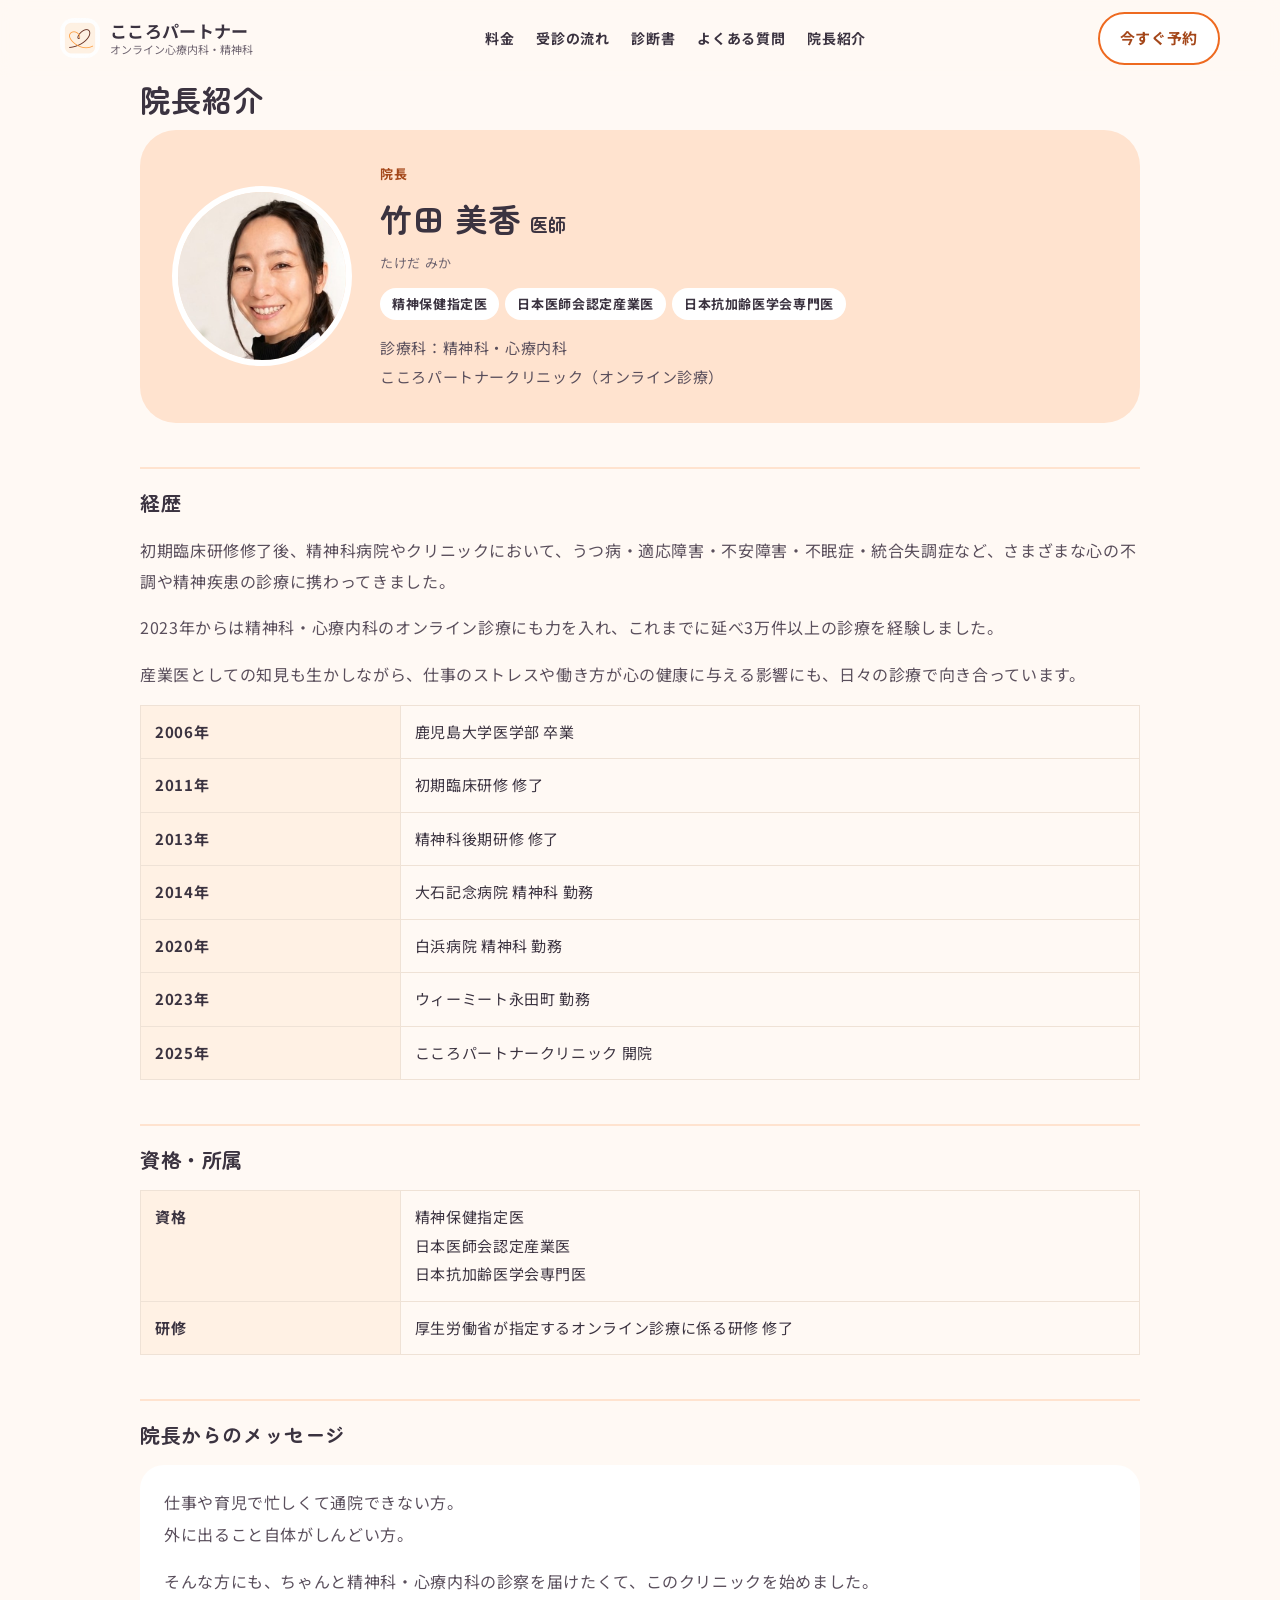
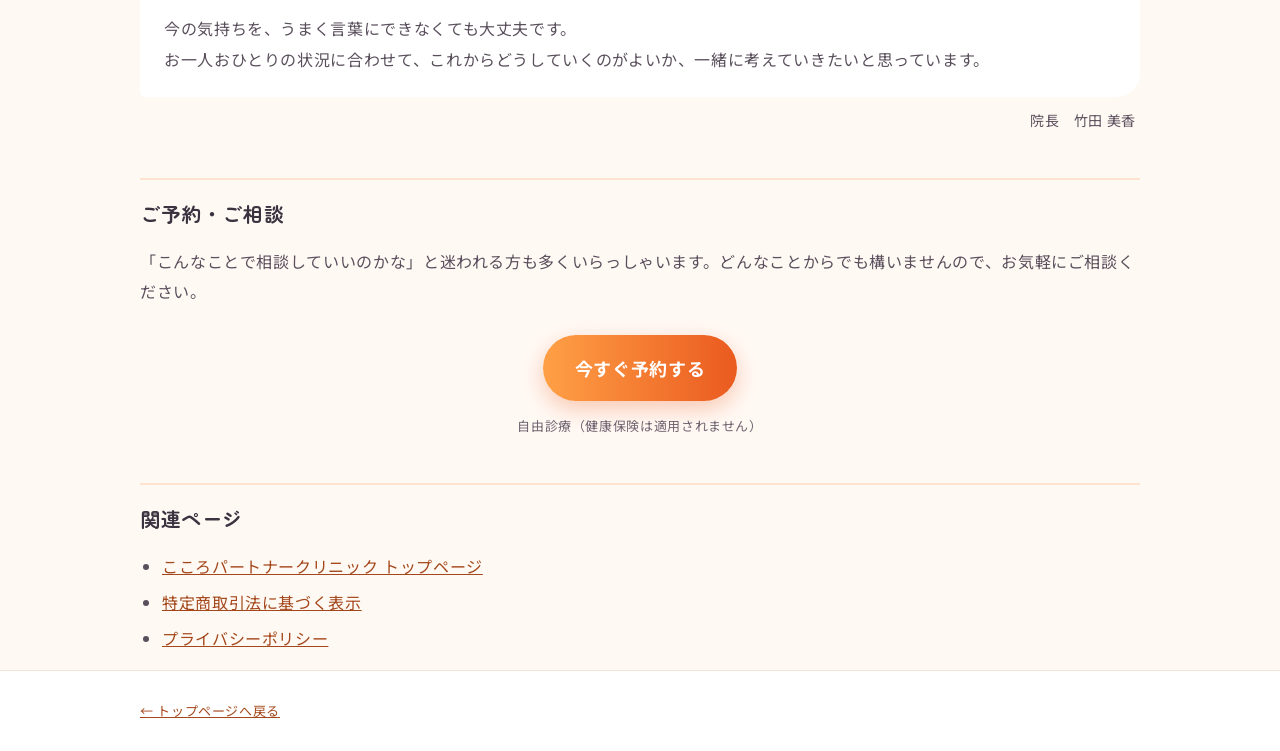
==== doctor.html @ ad1d5736 "トップページを新LPに置き換え／院長紹介・プライバシーポリシー・特定商取引法に基づく表示・404ページを追加 - 新LP（kokoro-lp）を本番に反映。noindexを外し、GA4（G-E3QCN" ====
<!doctype html>
<html lang="ja">
<head>
<meta charset="utf-8">
<meta name="viewport" content="width=device-width, initial-scale=1">
<title>院長紹介 竹田美香｜こころパートナークリニック</title>
<meta name="description" content="こころパートナークリニック院長・竹田美香医師のプロフィール。精神保健指定医、日本医師会認定産業医。精神科病院やクリニックで精神疾患全般の診療に携わり、現在はオンラインで精神科・心療内科の診療を行っています。">
<link rel="canonical" href="https://kokoro-partner.jp/doctor.html">

<!-- OGP -->
<meta property="og:type" content="profile">
<meta property="og:url" content="https://kokoro-partner.jp/doctor.html">
<meta property="og:title" content="院長紹介 竹田美香｜こころパートナークリニック">
<meta property="og:description" content="こころパートナークリニック院長・竹田美香医師のプロフィール。精神保健指定医、日本医師会認定産業医。">
<meta property="og:site_name" content="こころパートナークリニック">
<meta property="og:locale" content="ja_JP">
<meta property="og:image" content="https://kokoro-partner.jp/images/ogp.jpg">
<meta property="og:image:width" content="1200">
<meta property="og:image:height" content="630">
<meta property="og:image:alt" content="しんどい夜に、スマホで話せる心のクリニック。こころパートナークリニック 院長 竹田美香医師">
<meta name="twitter:card" content="summary_large_image">
<link rel="icon" href="images/favicon.png" sizes="any">
<link rel="apple-touch-icon" href="images/apple-touch-icon.png">
<link rel="preconnect" href="https://fonts.googleapis.com">
<link rel="preconnect" href="https://fonts.gstatic.com" crossorigin>
<link rel="preload" as="style" href="https://fonts.googleapis.com/css2?family=Noto+Sans+JP:wght@400;500;700&amp;family=Zen+Maru+Gothic:wght@700&amp;display=swap">
<link rel="stylesheet" href="https://fonts.googleapis.com/css2?family=Noto+Sans+JP:wght@400;500;700&amp;family=Zen+Maru+Gothic:wght@700&amp;display=swap" media="print" onload="this.media='all'">
<noscript><link rel="stylesheet" href="https://fonts.googleapis.com/css2?family=Noto+Sans+JP:wght@400;500;700&amp;family=Zen+Maru+Gothic:wght@700&amp;display=swap"></noscript>
<style>
*{box-sizing:border-box}
body{margin:0;background:#FFF9F4;color:#3B3340;line-height:1.9;font-size:16px;font-weight:400;letter-spacing:.04em;
     font-family:'Noto Sans JP','Hiragino Sans','Hiragino Kaku Gothic ProN','Yu Gothic','Yu Gothic Medium',Meiryo,sans-serif}
h1,h2,h3{letter-spacing:.03em;font-family:'Zen Maru Gothic','Hiragino Sans','Hiragino Kaku Gothic ProN','Yu Gothic','Yu Gothic Medium',Meiryo,sans-serif;font-weight:700}
a{color:#A4471A}
.hide-sm{display:flex}
@media(max-width:720px){.hide-sm{display:none !important}}
.cta:hover{transform:translateY(-2px);filter:saturate(1.1)}
header nav a{color:#3B3340}
header nav a:hover{color:#C4500F}
.wrap{max-width:1040px;margin:0 auto;padding:0 20px}
main{padding:40px 0 72px}
h1{font-size:30px;margin:0 0 6px;line-height:1.5}
.lead{color:#5A4F5C;margin:0 0 8px}
h2{font-size:20px;margin:44px 0 14px;padding-top:18px;border-top:2px solid #FFE3CF;line-height:1.6}
h3{font-size:16px;margin:24px 0 8px}
p,li{color:#5A4F5C}
ul,ol{padding-left:22px}
li{margin-bottom:6px}
table{width:100%;border-collapse:collapse;font-size:15px;margin:12px 0}
th,td{border:1px solid #EFE2D6;padding:12px 14px;text-align:left;vertical-align:top}
th{background:#FFF1E4;width:26%;font-weight:700;color:#3B3340;white-space:nowrap}
.hero{display:flex;flex-wrap:wrap;gap:28px;align-items:center;background:#FFE3CF;border-radius:36px;padding:32px;margin:8px 0 8px}
.hero img{flex:0 0 180px;width:180px;height:180px;object-fit:cover;object-position:top;border-radius:50%;border:6px solid #fff}
.badges{display:flex;flex-wrap:wrap;gap:6px;margin:12px 0 0}
.badges span{background:#fff;border-radius:999px;padding:4px 12px;font-size:13px;font-weight:700}
.quote{background:#fff;border-radius:24px 24px 24px 6px;padding:22px 24px;font-size:16px;line-height:1.95}
.cta-main{display:inline-flex;align-items:center;gap:10px;background:linear-gradient(90deg,#FFA046,#EA5A1F);color:#fff;text-decoration:none;font-weight:700;font-size:18px;padding:16px 32px;border-radius:999px;box-shadow:0 8px 22px rgba(234,90,31,.3)}
@media(max-width:640px){.hero{padding:24px;gap:18px}.hero img{flex:0 0 140px;width:140px;height:140px;margin:0 auto}}
.note{font-size:13px;color:#6E6470}
footer{background:#fff;border-top:1px solid #F3E4D6;padding:28px 0;font-size:13px;color:#6E6470}
@media(max-width:640px){
  h1{font-size:24px}h2{font-size:18px}
  table,tbody,tr{display:block;width:100%}
  th,td{display:block;width:100%;border:none}
  tr{border:1px solid #EFE2D6;border-radius:12px;margin-bottom:10px;overflow:hidden;display:block}
  th{border-bottom:1px solid #EFE2D6}
}
.sticky-cta{position:fixed;left:0;right:0;bottom:0;z-index:20;padding:10px 16px calc(10px + env(safe-area-inset-bottom));
  background:rgba(255,249,244,.95);backdrop-filter:blur(8px);box-shadow:0 -4px 18px rgba(59,51,64,.10);
  transform:translateY(120%);visibility:hidden;transition:transform .25s ease,visibility 0s linear .25s}
.sticky-cta.is-show{transform:none;visibility:visible;transition:transform .25s ease}
.sticky-cta a{display:flex;justify-content:center;align-items:center;min-height:52px;border-radius:999px;
  background:linear-gradient(90deg,#FFA046 0%,#F57A33 55%,#EA5A1F 100%);color:#fff;font-weight:700;font-size:17px;
  text-decoration:none;text-shadow:0 1px 2px rgba(140,45,0,.35)}
@media (min-width:721px){.sticky-cta{display:none}}
@media (max-width:720px){body{padding-bottom:78px}}
/* 極狭幅（320px等）でヘッダーが横にはみ出さないように */
@media (max-width:360px){
  .hdr{padding:10px 14px !important;gap:8px !important}
  .hdr-logo{width:34px !important;height:34px !important;border-radius:12px !important}
  .hdr-brand{font-size:15px !important}
  .hdr-sub{font-size:10px !important}
  .hdr-cta{font-size:13px !important;padding:8px 12px !important;min-height:40px !important}
}
/* 経歴の年表：スマホでも「年｜出来事」を1行に並べる */
@media(max-width:640px){
  .timeline{border-top:2px solid #FFE3CF}
  .timeline tr{display:grid !important;grid-template-columns:4.6em 1fr;border:none !important;border-bottom:1px dashed #EFE2D6 !important;border-radius:0 !important;margin:0 !important}
  .timeline th,.timeline td{border:none !important;background:none !important;padding:11px 4px !important;width:auto !important}
  .timeline th{color:#A4471A;font-size:14px}
  .timeline td{font-size:15px}
  /* メッセージ：1行目が1文字だけ折り返さないように */
  .quote{padding:20px 18px !important;font-size:15px !important}
}
.quote{word-break:auto-phrase}
</style>

<script type="application/ld+json">
{
  "@context": "https://schema.org",
  "@graph": [
    {
      "@type": "ProfilePage",
      "@id": "https://kokoro-partner.jp/doctor.html",
      "url": "https://kokoro-partner.jp/doctor.html",
      "name": "院長紹介 竹田美香｜こころパートナークリニック",
      "inLanguage": "ja",
      "isPartOf": {
        "@id": "https://kokoro-partner.jp/#website"
      },
      "mainEntity": {
        "@id": "https://kokoro-partner.jp/#doctor"
      },
      "breadcrumb": {
        "@id": "https://kokoro-partner.jp/doctor.html#breadcrumb"
      }
    },
    {
      "@type": "BreadcrumbList",
      "@id": "https://kokoro-partner.jp/doctor.html#breadcrumb",
      "itemListElement": [
        {
          "@type": "ListItem",
          "position": 1,
          "name": "こころパートナークリニック",
          "item": "https://kokoro-partner.jp/"
        },
        {
          "@type": "ListItem",
          "position": 2,
          "name": "院長紹介"
        }
      ]
    },
    {
      "@type": "Person",
      "@id": "https://kokoro-partner.jp/#doctor",
      "name": "竹田 美香",
      "alternateName": [
        "竹田美香",
        "たけだみか"
      ],
      "jobTitle": "院長",
      "image": "https://kokoro-partner.jp/images/doctor.jpg",
      "url": "https://kokoro-partner.jp/doctor.html",
      "mainEntityOfPage": {
        "@id": "https://kokoro-partner.jp/doctor.html"
      },
      "worksFor": {
        "@id": "https://kokoro-partner.jp/#clinic"
      },
      "knowsAbout": [
        "精神科",
        "心療内科",
        "うつ病",
        "適応障害",
        "不安障害",
        "パニック障害",
        "社交不安障害",
        "睡眠障害",
        "休職・復職支援",
        "産業保健"
      ],
      "hasCredential": [
        {
          "@type": "EducationalOccupationalCredential",
          "credentialCategory": "専門資格",
          "name": "精神保健指定医"
        },
        {
          "@type": "EducationalOccupationalCredential",
          "credentialCategory": "専門資格",
          "name": "日本医師会認定産業医"
        },
        {
          "@type": "EducationalOccupationalCredential",
          "credentialCategory": "専門資格",
          "name": "日本抗加齢医学会専門医"
        }
      ]
    },
    {
      "@type": "MedicalClinic",
      "@id": "https://kokoro-partner.jp/#clinic",
      "name": "こころパートナークリニック",
      "url": "https://kokoro-partner.jp/",
      "medicalSpecialty": [
        "Psychiatric"
      ]
    }
  ]
}
</script>
<!-- Google tag (gtag.js) -->
<script async src="https://www.googletagmanager.com/gtag/js?id=G-E3QCNF71B0"></script>
<script>
  window.dataLayer = window.dataLayer || [];
  function gtag(){dataLayer.push(arguments);}
  gtag('js', new Date());
  gtag('config', 'G-E3QCNF71B0');
</script>
</head>

<body>

<header style="position:sticky;top:0;z-index:10;background:rgba(255,249,244,0.92);backdrop-filter:blur(10px)">
  <div class="hdr" style="box-sizing:content-box;max-width:1160px;margin:0 auto;padding:12px 20px;display:flex;align-items:center;justify-content:space-between;gap:16px">
    <a href="index.html" style="display:flex;align-items:center;gap:10px;text-decoration:none;color:#3B3340">
      <img class="hdr-logo" src="images/kokoropartner_logo.png" alt="こころパートナークリニック" width="40" height="40" style="width:40px;height:40px;border-radius:14px;display:block">
      <span style="line-height:1.3">
        <span class="hdr-brand" style="display:block;font-weight:700;font-size:17px;letter-spacing:.02em;white-space:nowrap">こころパートナー</span>
        <span class="hdr-sub" style="display:block;font-size:11px;color:#6E6470;white-space:nowrap;letter-spacing:0">オンライン心療内科・精神科</span>
      </span>
    </a>
    <nav class="hide-sm" style="display:flex;gap:22px;font-size:14px;font-weight:700">
      <a href="index.html#s-price" style="text-decoration:none;color:#3B3340">料金</a>
      <a href="index.html#s-flow" style="text-decoration:none;color:#3B3340">受診の流れ</a>
      <a href="index.html#s-docs" style="text-decoration:none;color:#3B3340">診断書</a>
      <a href="index.html#s-faq" style="text-decoration:none;color:#3B3340">よくある質問</a>
      <a href="doctor.html" style="text-decoration:none;color:#3B3340">院長紹介</a>
    </nav>
    <a class="cta hdr-cta" href="#" data-reserve style="background:#fff;color:#A4471A;border:2px solid #EE6A20;text-decoration:none;font-weight:700;font-size:15px;padding:10px 20px;border-radius:999px;white-space:nowrap;min-height:44px;box-sizing:border-box;display:inline-flex;align-items:center">今すぐ予約</a>
  </div>
</header>

<main class="wrap">

<h1>院長紹介</h1>

<div class="hero">
  <img src="images/doctor.jpg" alt="こころパートナークリニック 院長 竹田美香医師" width="180" height="180">
  <div style="flex:1 1 300px;min-width:0">
    <div style="font-size:13px;font-weight:700;color:#A4471A">院長</div>
    <div style="font-size:32px;font-weight:700;margin:2px 0 2px;font-family:'Zen Maru Gothic',sans-serif">
      竹田 美香 <span style="font-size:18px">医師</span>
    </div>
    <div class="note" style="margin:0">たけだ みか</div>
    <div class="badges">
      <span>精神保健指定医</span>
      <span>日本医師会認定産業医</span>
      <span>日本抗加齢医学会専門医</span>
    </div>
    <p style="margin:14px 0 0;font-size:15px">診療科：精神科・心療内科<br>
    こころパートナークリニック（オンライン診療）</p>
  </div>
</div>

<h2>経歴</h2>
<p>初期臨床研修修了後、精神科病院やクリニックにおいて、うつ病・適応障害・不安障害・不眠症・統合失調症など、さまざまな心の不調や精神疾患の診療に携わってきました。</p>
<p>2023年からは精神科・心療内科のオンライン診療にも力を入れ、これまでに延べ3万件以上の診療を経験しました。</p>
<p>産業医としての知見も生かしながら、仕事のストレスや働き方が心の健康に与える影響にも、日々の診療で向き合っています。</p>
<table class="timeline">
  <tr><th>2006年</th><td>鹿児島大学医学部 卒業</td></tr>
  <tr><th>2011年</th><td>初期臨床研修 修了</td></tr>
  <tr><th>2013年</th><td>精神科後期研修 修了</td></tr>
  <tr><th>2014年</th><td>大石記念病院 精神科 勤務</td></tr>
  <tr><th>2020年</th><td>白浜病院 精神科 勤務</td></tr>
  <tr><th>2023年</th><td>ウィーミート永田町 勤務</td></tr>
  <tr><th>2025年</th><td>こころパートナークリニック 開院</td></tr>
</table>

<h2>資格・所属</h2>
<table>
  <tr><th>資格</th><td>精神保健指定医<br>日本医師会認定産業医<br>日本抗加齢医学会専門医</td></tr>
  <tr><th>研修</th><td>厚生労働省が指定するオンライン診療に係る研修 修了</td></tr>
</table>

<h2>院長からのメッセージ</h2>
<div class="quote">
  <p style="margin:0 0 1em">仕事や育児で忙しくて通院できない方。<br>外に出ること自体がしんどい方。</p>
  <p style="margin:0 0 1em">そんな方にも、ちゃんと精神科・心療内科の診察を届けたくて、このクリニックを始めました。</p>
  <p style="margin:0">今の気持ちを、うまく言葉にできなくても大丈夫です。<br>お一人おひとりの状況に合わせて、これからどうしていくのがよいか、一緒に考えていきたいと思っています。</p>
</div>
<p style="text-align:right;margin:10px 4px 0;font-size:14px;color:#5A4F5C">院長　竹田 美香</p>

<h2>ご予約・ご相談</h2>
<p>「こんなことで相談していいのかな」と迷われる方も多くいらっしゃいます。どんなことからでも構いませんので、お気軽にご相談ください。</p>

<p style="text-align:center;margin:28px 0 8px">
  <a class="cta-main" href="#" data-reserve>今すぐ予約する</a>
</p>
<p class="note" style="text-align:center">自由診療（健康保険は適用されません）</p>

<h2>関連ページ</h2>
<ul>
  <li><a href="index.html">こころパートナークリニック トップページ</a></li>
  <li><a href="tokushoho.html">特定商取引法に基づく表示</a></li>
  <li><a href="privacy.html">プライバシーポリシー</a></li>
</ul>

</main>

<footer>
  <div class="wrap">
    <a href="index.html">← トップページへ戻る</a>
  </div>
</footer>

<div class="sticky-cta" id="sticky-cta">
  <a href="#" data-reserve>今すぐ予約する</a>
</div>

<script>
  var RESERVE_URL = "https://gmo-clinic-map.com/hospital/LaxGhQtRe6/treatment";
  (function () {
    var n = document.querySelectorAll('a[data-reserve]');
    for (var i = 0; i < n.length; i++) n[i].setAttribute('href', RESERVE_URL);
  })();
</script>

<script>
  (function () {
    var bar = document.getElementById('sticky-cta');
    if (!bar) return;
    var onScroll = function () {
      var show = window.scrollY > 480;
      bar.classList.toggle('is-show', show);
    };
    window.addEventListener('scroll', onScroll, { passive: true });
    onScroll();
  })();
</script>
</body>
</html>
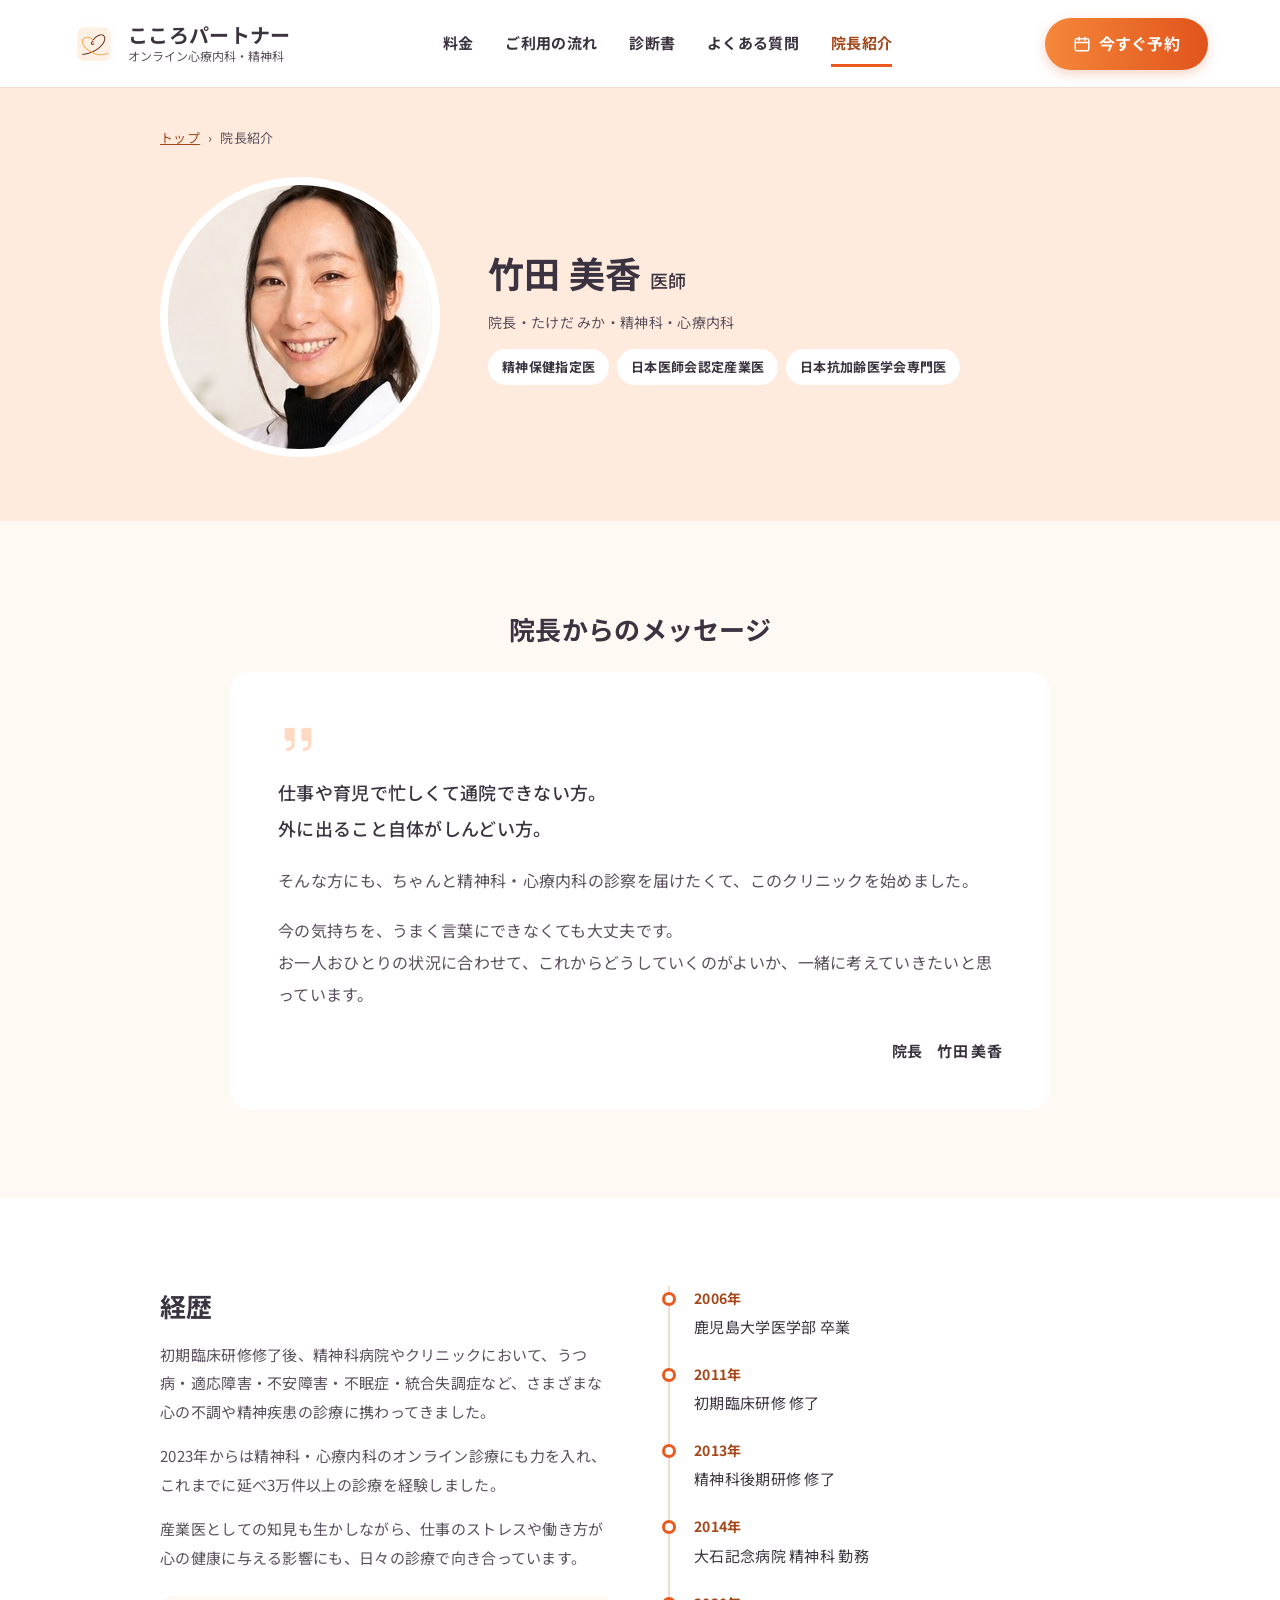
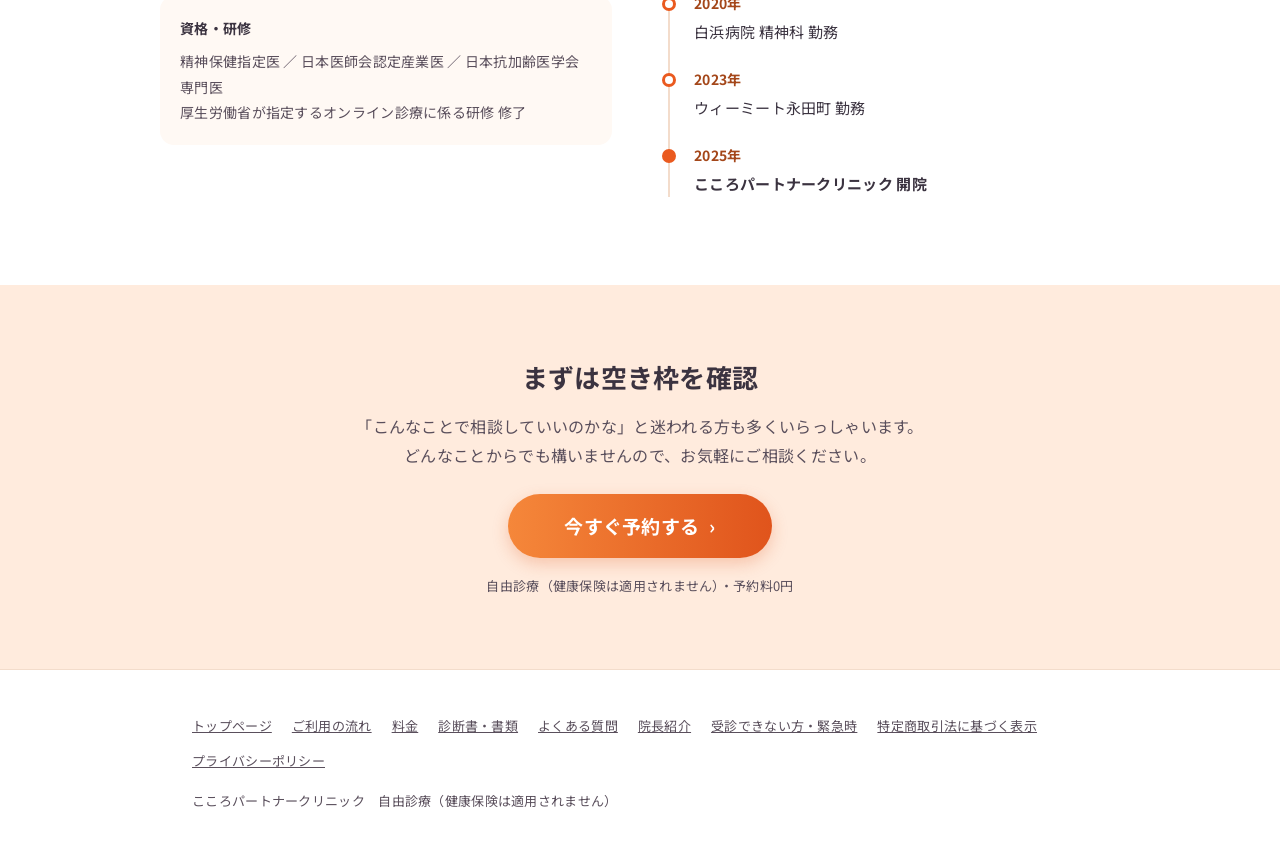
==== commit dc0f6964: "公式サイトの更新（ご利用の流れ・料金・診断書・よくある質問の新ページ、共通ヘッダー、院長紹介の作り直し）と広告用LP（/lp/）を公開 - 新ページを sitemap.xml に追加 - GA4（G-" ====
--- a/doctor.html
+++ b/doctor.html
@@ -3,15 +3,15 @@
 <head>
 <meta charset="utf-8">
 <meta name="viewport" content="width=device-width, initial-scale=1">
-<title>院長紹介 竹田美香｜こころパートナークリニック</title>
-<meta name="description" content="こころパートナークリニック院長・竹田美香医師のプロフィール。精神保健指定医、日本医師会認定産業医。精神科病院やクリニックで精神疾患全般の診療に携わり、現在はオンラインで精神科・心療内科の診療を行っています。">
+<title>院長紹介｜竹田美香（精神保健指定医・産業医）｜こころパートナークリニック</title>
+<meta name="description" content="こころパートナークリニックの院長・竹田美香の経歴と資格、診療への考え方をご紹介します。精神保健指定医・産業医として、お仕事の悩みや休職・復職のご相談にも対応します。">
 <link rel="canonical" href="https://kokoro-partner.jp/doctor.html">
 
 <!-- OGP -->
 <meta property="og:type" content="profile">
 <meta property="og:url" content="https://kokoro-partner.jp/doctor.html">
-<meta property="og:title" content="院長紹介 竹田美香｜こころパートナークリニック">
-<meta property="og:description" content="こころパートナークリニック院長・竹田美香医師のプロフィール。精神保健指定医、日本医師会認定産業医。">
+<meta property="og:title" content="院長紹介｜竹田美香（精神保健指定医・産業医）｜こころパートナークリニック">
+<meta property="og:description" content="こころパートナークリニックの院長・竹田美香の経歴と資格、診療への考え方をご紹介します。精神保健指定医・産業医として、お仕事の悩みや休職・復職のご相談にも対応します。">
 <meta property="og:site_name" content="こころパートナークリニック">
 <meta property="og:locale" content="ja_JP">
 <meta property="og:image" content="https://kokoro-partner.jp/images/ogp.jpg">
@@ -23,76 +23,320 @@
 <link rel="apple-touch-icon" href="images/apple-touch-icon.png">
 <link rel="preconnect" href="https://fonts.googleapis.com">
 <link rel="preconnect" href="https://fonts.gstatic.com" crossorigin>
-<link rel="preload" as="style" href="https://fonts.googleapis.com/css2?family=Noto+Sans+JP:wght@400;500;700&amp;family=Zen+Maru+Gothic:wght@700&amp;display=swap">
-<link rel="stylesheet" href="https://fonts.googleapis.com/css2?family=Noto+Sans+JP:wght@400;500;700&amp;family=Zen+Maru+Gothic:wght@700&amp;display=swap" media="print" onload="this.media='all'">
-<noscript><link rel="stylesheet" href="https://fonts.googleapis.com/css2?family=Noto+Sans+JP:wght@400;500;700&amp;family=Zen+Maru+Gothic:wght@700&amp;display=swap"></noscript>
+<link rel="preload" as="style" href="https://fonts.googleapis.com/css2?family=Noto+Sans+JP:wght@400;500;700&amp;display=swap">
+<link rel="stylesheet" href="https://fonts.googleapis.com/css2?family=Noto+Sans+JP:wght@400;500;700&amp;display=swap" media="print" onload="this.media='all'">
+<noscript><link rel="stylesheet" href="https://fonts.googleapis.com/css2?family=Noto+Sans+JP:wght@400;500;700&amp;display=swap"></noscript>
+<link rel="stylesheet" href="site.css">
 <style>
 *{box-sizing:border-box}
-body{margin:0;background:#FFF9F4;color:#3B3340;line-height:1.9;font-size:16px;font-weight:400;letter-spacing:.04em;
-     font-family:'Noto Sans JP','Hiragino Sans','Hiragino Kaku Gothic ProN','Yu Gothic','Yu Gothic Medium',Meiryo,sans-serif}
-h1,h2,h3{letter-spacing:.03em;font-family:'Zen Maru Gothic','Hiragino Sans','Hiragino Kaku Gothic ProN','Yu Gothic','Yu Gothic Medium',Meiryo,sans-serif;font-weight:700}
-a{color:#A4471A}
-.hide-sm{display:flex}
-@media(max-width:720px){.hide-sm{display:none !important}}
-.cta:hover{transform:translateY(-2px);filter:saturate(1.1)}
-header nav a{color:#3B3340}
-header nav a:hover{color:#C4500F}
-.wrap{max-width:1040px;margin:0 auto;padding:0 20px}
-main{padding:40px 0 72px}
-h1{font-size:30px;margin:0 0 6px;line-height:1.5}
-.lead{color:#5A4F5C;margin:0 0 8px}
-h2{font-size:20px;margin:44px 0 14px;padding-top:18px;border-top:2px solid #FFE3CF;line-height:1.6}
-h3{font-size:16px;margin:24px 0 8px}
-p,li{color:#5A4F5C}
+body{margin:0;background:var(--c-bg);color:var(--c-ink);line-height:1.8;font-size:15px;font-weight:400;letter-spacing:.02em;font-family:var(--font)}
+h1,h2,h3{font-weight:700;color:var(--c-ink)}
+a{color:var(--c-accent)}
+a:hover{color:#7A3210}
+.wrap{max-width:var(--w-content);margin:0 auto;padding:0 32px}
+h2{font-size:26px;line-height:1.5}
+h3{font-size:18px;line-height:1.5}
+p,li{color:var(--c-text)}
 ul,ol{padding-left:22px}
 li{margin-bottom:6px}
-table{width:100%;border-collapse:collapse;font-size:15px;margin:12px 0}
-th,td{border:1px solid #EFE2D6;padding:12px 14px;text-align:left;vertical-align:top}
-th{background:#FFF1E4;width:26%;font-weight:700;color:#3B3340;white-space:nowrap}
-.hero{display:flex;flex-wrap:wrap;gap:28px;align-items:center;background:#FFE3CF;border-radius:36px;padding:32px;margin:8px 0 8px}
-.hero img{flex:0 0 180px;width:180px;height:180px;object-fit:cover;object-position:top;border-radius:50%;border:6px solid #fff}
-.badges{display:flex;flex-wrap:wrap;gap:6px;margin:12px 0 0}
-.badges span{background:#fff;border-radius:999px;padding:4px 12px;font-size:13px;font-weight:700}
-.quote{background:#fff;border-radius:24px 24px 24px 6px;padding:22px 24px;font-size:16px;line-height:1.95}
-.cta-main{display:inline-flex;align-items:center;gap:10px;background:linear-gradient(90deg,#FFA046,#EA5A1F);color:#fff;text-decoration:none;font-weight:700;font-size:18px;padding:16px 32px;border-radius:999px;box-shadow:0 8px 22px rgba(234,90,31,.3)}
-@media(max-width:640px){.hero{padding:24px;gap:18px}.hero img{flex:0 0 140px;width:140px;height:140px;margin:0 auto}}
-.note{font-size:13px;color:#6E6470}
-footer{background:#fff;border-top:1px solid #F3E4D6;padding:28px 0;font-size:13px;color:#6E6470}
+.note{font-size:13px;color:var(--c-text)}
+@media(max-width:767px){
+  .wrap{padding:0 20px}
+  h2{font-size:22px}
+  h3{font-size:17px}
+}
+/* 項目名｜内容 の表（書類の概要など） */
+.spec{width:100%;max-width:760px;border-collapse:collapse;font-size:15px;margin:16px 0;background:#fff;border-radius:16px;overflow:hidden}
+.spec th,.spec td{border-bottom:1px solid #EFE2D6;padding:12px 16px;text-align:left;vertical-align:top}
+.spec th{background:#FFF1E4;color:#3B3340;width:32%;white-space:nowrap}
+.spec tr:last-child th,.spec tr:last-child td{border-bottom:none}
+footer{background:#fff;border-top:1px solid var(--c-line);padding:40px 0;font-size:13px;color:var(--c-text)}
+.ft-links{display:flex;flex-wrap:wrap;gap:4px 20px}
+.ft-links a{color:var(--c-text);display:inline-block;padding:4px 0}
 @media(max-width:640px){
-  h1{font-size:24px}h2{font-size:18px}
-  table,tbody,tr{display:block;width:100%}
-  th,td{display:block;width:100%;border:none}
-  tr{border:1px solid #EFE2D6;border-radius:12px;margin-bottom:10px;overflow:hidden;display:block}
-  th{border-bottom:1px solid #EFE2D6}
-}
-.sticky-cta{position:fixed;left:0;right:0;bottom:0;z-index:20;padding:10px 16px calc(10px + env(safe-area-inset-bottom));
-  background:rgba(255,249,244,.95);backdrop-filter:blur(8px);box-shadow:0 -4px 18px rgba(59,51,64,.10);
-  transform:translateY(120%);visibility:hidden;transition:transform .25s ease,visibility 0s linear .25s}
-.sticky-cta.is-show{transform:none;visibility:visible;transition:transform .25s ease}
-.sticky-cta a{display:flex;justify-content:center;align-items:center;min-height:52px;border-radius:999px;
-  background:linear-gradient(90deg,#FFA046 0%,#F57A33 55%,#EA5A1F 100%);color:#fff;font-weight:700;font-size:17px;
-  text-decoration:none;text-shadow:0 1px 2px rgba(140,45,0,.35)}
-@media (min-width:721px){.sticky-cta{display:none}}
-@media (max-width:720px){body{padding-bottom:78px}}
-/* 極狭幅（320px等）でヘッダーが横にはみ出さないように */
-@media (max-width:360px){
-  .hdr{padding:10px 14px !important;gap:8px !important}
-  .hdr-logo{width:34px !important;height:34px !important;border-radius:12px !important}
-  .hdr-brand{font-size:15px !important}
-  .hdr-sub{font-size:10px !important}
-  .hdr-cta{font-size:13px !important;padding:8px 12px !important;min-height:40px !important}
-}
-/* 経歴の年表：スマホでも「年｜出来事」を1行に並べる */
-@media(max-width:640px){
-  .timeline{border-top:2px solid #FFE3CF}
-  .timeline tr{display:grid !important;grid-template-columns:4.6em 1fr;border:none !important;border-bottom:1px dashed #EFE2D6 !important;border-radius:0 !important;margin:0 !important}
-  .timeline th,.timeline td{border:none !important;background:none !important;padding:11px 4px !important;width:auto !important}
-  .timeline th{color:#A4471A;font-size:14px}
-  .timeline td{font-size:15px}
-  /* メッセージ：1行目が1文字だけ折り返さないように */
-  .quote{padding:20px 18px !important;font-size:15px !important}
-}
-.quote{word-break:auto-phrase}
+  .spec th,.spec td{display:block;width:100%;white-space:normal}
+  .spec th{border-bottom:none;padding-bottom:6px}
+  .spec tr:last-child th{border-bottom:none}
+}
+/* ===== 新しいレイアウト（UI改善 2026-11）：セクション・カード ===== */
+.sec{padding:88px 32px}
+.sec--white{background:#fff}
+.sec--flush{padding-top:0}
+.sec__in{max-width:var(--w-content);margin:0 auto;display:flex;flex-direction:column;gap:32px}
+.sec-head{text-align:center;display:flex;flex-direction:column;gap:8px;align-items:center}
+.sec-head h2{margin:0}
+.sec-head p{margin:0}
+.sec h3{margin:0}
+.sec ul,.sec ol,.sec dl{margin:0}
+.ico{display:flex;align-items:center;justify-content:center;flex:0 0 auto;border-radius:999px;background:var(--c-peach)}
+.hero-alert{margin:0;font-size:14px;color:var(--c-text)}
+.hero-alert a{font-weight:700}
+/* ステップの一覧 */
+.ov{list-style:none;padding:0;display:grid;grid-template-columns:repeat(auto-fit,minmax(150px,1fr));gap:16px;counter-reset:ov}
+.ov li{margin:0;background:#fff;border-radius:16px;padding:24px 16px;display:flex;flex-direction:column;align-items:center;gap:10px;text-align:center;counter-increment:ov}
+.ov__step{font-size:12px;font-weight:700;color:var(--c-accent)}
+.ov .ico{width:56px;height:56px}
+.ov__name{font-size:16px;font-weight:700;color:var(--c-ink);line-height:1.5}
+.ov__sub{font-size:13px;line-height:1.6;color:var(--c-text)}
+/* ステップの詳細（写真つきの横長カード） */
+.steps-detail{display:flex;flex-direction:column;gap:24px;margin-top:16px}
+.step-card{background:#fff;border-radius:20px;padding:32px;display:grid;grid-template-columns:240px 1fr;
+  grid-template-areas:"photo head" "photo body";grid-template-rows:auto 1fr;gap:14px 32px;align-items:start}
+.step-card__photo{grid-area:photo;width:240px;height:180px;object-fit:cover;border-radius:14px;background:var(--c-photo);display:block}
+.step-card__head{grid-area:head;display:flex;flex-direction:column;gap:14px}
+.step-card__body{grid-area:body;display:flex;flex-direction:column;gap:14px;min-width:0}
+.badges{display:flex;align-items:center;gap:10px;flex-wrap:wrap}
+.badge{background:var(--c-orange-deep);color:#fff;font-size:13px;font-weight:700;border-radius:6px;padding:4px 10px;line-height:1.5}
+.tag{background:var(--c-peach);color:var(--c-accent);font-size:12px;font-weight:700;border-radius:999px;padding:4px 10px;line-height:1.5}
+.step-card h3{font-size:20px}
+.step-card ul{padding-left:20px}
+.step-card li{margin-bottom:4px}
+.step-card strong{color:var(--c-ink)}
+.link-more{font-size:14px;font-weight:700}
+/* 開閉する補足 */
+.more-info{border-top:1px solid var(--c-line);padding-top:4px}
+.more-info summary{display:flex;align-items:center;gap:6px;min-height:44px;font-size:14px;font-weight:700;color:var(--c-accent)}
+.more-info summary svg{flex:0 0 auto;transition:transform .2s}
+.more-info[open] summary svg{transform:rotate(180deg)}
+.more-info p{margin:4px 0 8px;font-size:14px;line-height:1.8}
+/* アイコンつきのタイル */
+.tiles{list-style:none;padding:0;display:grid;grid-template-columns:repeat(auto-fit,minmax(170px,1fr));gap:16px}
+.tiles li{margin:0;background:var(--c-bg);border-radius:16px;padding:24px 16px;display:flex;flex-direction:column;align-items:center;gap:12px;text-align:center}
+.tiles b{font-size:15px;line-height:1.5;color:var(--c-ink)}
+.tiles span{font-size:13px;line-height:1.6;color:var(--c-text)}
+/* 緊急時 */
+.alert-119{background:var(--c-alert-bg);border:2px solid var(--c-alert);border-radius:16px;padding:24px 28px;display:flex;gap:20px;align-items:center}
+.alert-119__badge{flex:0 0 auto;width:64px;height:64px;border-radius:999px;background:var(--c-alert);color:#fff;display:flex;align-items:center;justify-content:center;font-size:20px;font-weight:700}
+.alert-119 h3{font-size:18px;color:var(--c-alert-text);margin:0 0 6px}
+.alert-119 h3 a{color:var(--c-alert-text)}
+.alert-119 p{margin:0;font-size:14px;line-height:1.8}
+.grid-2{display:grid;grid-template-columns:repeat(auto-fit,minmax(300px,1fr));gap:20px}
+.card{background:#fff;border-radius:16px;padding:28px;display:flex;flex-direction:column;gap:12px;min-width:0}
+.card > p{margin:0;font-size:14px;line-height:1.7}
+.card ul{padding-left:20px}
+.card li{color:var(--c-ink);margin-bottom:2px}
+.tel-list > div{display:flex;justify-content:space-between;align-items:center;gap:12px;padding:6px 0;border-bottom:1px solid var(--c-line)}
+.tel-list > div:last-child{border-bottom:0}
+.tel-list dt{font-size:14px;line-height:1.6}
+.tel-list dt small{display:block;font-size:12px;color:var(--c-text)}
+.tel-list dd{margin:0;font-size:15px;font-weight:700;white-space:nowrap}
+.tel-list dd a{display:inline-block;padding:8px 0}
+/* ほかのページへのリンクカード */
+.link-card{box-sizing:border-box;width:100%;max-width:var(--w-content);margin:0 auto;background:#fff;border:1px solid var(--c-line);border-radius:16px;
+  padding:24px 28px;display:flex;align-items:center;gap:16px;text-decoration:none;color:var(--c-ink)}
+.link-card:hover{border-color:#FFD0AE;color:var(--c-ink)}
+.link-card__q{width:44px;height:44px;border-radius:999px;background:var(--c-peach);color:var(--c-accent);font-weight:700;font-size:18px;
+  display:flex;align-items:center;justify-content:center;flex:0 0 auto}
+.link-card__text{display:flex;flex-direction:column;gap:4px;flex:1}
+.link-card__text b{font-size:17px}
+.link-card__text span{font-size:14px;color:var(--c-text)}
+.link-card__arrow{font-size:22px;color:var(--c-accent)}
+@media (max-width:767px){
+  .sec{padding:48px 20px}
+  .sec--flush{padding-top:0}
+  .sec__in{gap:20px}
+  .ov{display:block;background:#fff;border-radius:16px}
+  .ov li{flex-direction:row;padding:12px 16px;gap:12px;text-align:left;border-bottom:1px solid var(--c-line);border-radius:0;background:none}
+  .ov li:last-child{border-bottom:0}
+  .ov__step,.ov .ico{display:none}
+  .ov li::before{content:counter(ov);flex:0 0 28px;height:28px;border-radius:999px;background:var(--c-orange-deep);color:#fff;
+    font-size:13px;font-weight:700;display:flex;align-items:center;justify-content:center}
+  .ov__name{flex:1;font-size:15px}
+  .ov__sub{font-size:12px}
+  .steps-detail{gap:14px;margin-top:8px}
+  .step-card{padding:18px;border-radius:16px;grid-template-columns:72px 1fr;grid-template-areas:"photo head" "body body";
+    grid-template-rows:auto auto;gap:12px;align-items:center}
+  .step-card__photo{width:72px;height:72px;border-radius:12px}
+  .step-card__head{gap:4px}
+  .step-card__body{gap:8px}
+  .badges{gap:6px}
+  .badge,.tag{font-size:11px;padding:2px 8px}
+  .step-card h3{font-size:17px}
+  .step-card ul{font-size:14px;line-height:1.75;padding-left:18px}
+  .tiles{grid-template-columns:1fr;gap:8px}
+  .tiles li{display:grid;grid-template-columns:32px 1fr;column-gap:14px;row-gap:2px;align-items:center;text-align:left;padding:14px 16px}
+  .tiles li svg{grid-row:span 2}
+  .alert-119{padding:16px;gap:14px;align-items:flex-start}
+  .alert-119__badge{width:48px;height:48px;font-size:16px}
+  .alert-119 h3{font-size:16px}
+  .card{padding:20px}
+  .link-card{padding:18px 20px}
+}
+/* 料金：見出し帯の料金タイル */
+.price-tiles{list-style:none;margin:8px 0 0;padding:0;display:grid;grid-template-columns:repeat(auto-fit,minmax(200px,1fr));gap:16px}
+.price-tiles li{margin:0;background:#fff;border:2px solid transparent;border-radius:16px;padding:22px;display:flex;flex-direction:column;gap:6px}
+.price-tiles li.is-main{border-color:var(--c-orange)}
+.price-tiles__label{font-size:14px;font-weight:700;color:var(--c-text)}
+.price-tiles li.is-main .price-tiles__label{color:var(--c-accent)}
+.price-tiles__num{font-size:34px;font-weight:700;line-height:1.2;color:var(--c-ink)}
+.price-tiles__num small{font-size:16px}
+.price-tiles__num--text{font-size:26px;line-height:1.5}
+.price-tiles__sub{font-size:12px;color:var(--c-text)}
+/* 料金の行（項目名と金額の左右配置） */
+.grid-2--wide{grid-template-columns:repeat(auto-fit,minmax(320px,1fr))}
+.fee-card{gap:8px}
+.fee-card h3{margin:0 0 4px}
+.fee-row{display:flex;justify-content:space-between;align-items:baseline;gap:12px;padding:12px 0;border-bottom:1px solid var(--c-line);font-size:15px;color:var(--c-ink)}
+.fee-row:last-child{border-bottom:0}
+.fee-row b{white-space:nowrap}
+.more-info--box{background:#fff;border-top:0;border-radius:12px;padding:4px 20px}
+.more-info--box summary{min-height:48px}
+.more-info--box ul{margin:0 0 16px;padding-left:0;list-style:none;font-size:14px;line-height:1.8}
+.more-info--box li{padding-left:1em;text-indent:-1em}
+.link-more--center{align-self:center}
+/* アイコンつきの情報カード */
+.info-cards{list-style:none;padding:0;display:grid;grid-template-columns:repeat(auto-fit,minmax(210px,1fr));gap:16px}
+.info-cards li{margin:0;background:var(--c-bg);border-radius:16px;padding:24px;display:flex;flex-direction:column;gap:10px}
+.info-cards b{font-size:16px;color:var(--c-ink)}
+.info-cards span{font-size:14px;line-height:1.7;color:var(--c-text)}
+.note--center{margin:0;text-align:center;line-height:1.8}
+.contact-strip{background:var(--c-bg);border-radius:12px;padding:18px 24px;display:flex;justify-content:center;flex-wrap:wrap;gap:8px 24px;font-size:14px;color:var(--c-text)}
+.contact-strip b{color:var(--c-ink)}
+.contact-strip a{overflow-wrap:anywhere}
+@media (max-width:767px){
+  .price-tiles{grid-template-columns:1fr 1fr;gap:10px}
+  .price-tiles li{padding:14px}
+  .price-tiles__label{font-size:12px}
+  .price-tiles__num{font-size:28px}
+  .price-tiles__num--text{font-size:22px;line-height:1.45}
+  .price-tiles__sub{font-size:11px}
+  .grid-2--wide{grid-template-columns:1fr}
+  .fee-row{font-size:14px}
+  .info-cards{grid-template-columns:1fr;gap:10px}
+  .info-cards li{display:grid;grid-template-columns:32px 1fr;column-gap:14px;row-gap:4px;padding:16px}
+  .info-cards li svg{grid-row:span 2}
+  .contact-strip{flex-direction:column;align-items:center;text-align:center;gap:4px}
+}
+/* 診断書：書類カード（カード全体がリンク） */
+.doc-cards{display:grid;grid-template-columns:repeat(auto-fit,minmax(280px,1fr));gap:16px}
+.doc-card{background:#fff;border:1px solid var(--c-line);border-radius:16px;padding:24px;display:flex;flex-direction:column;gap:10px;text-decoration:none;color:var(--c-ink)}
+.doc-card:hover{border-color:#FFD0AE;color:var(--c-ink)}
+.doc-card__ico{width:48px;height:48px;border-radius:12px;background:var(--c-peach);display:flex;align-items:center;justify-content:center}
+.doc-card__name{font-size:18px;font-weight:700;line-height:1.5}
+.doc-card__desc{flex:1;font-size:14px;line-height:1.7;color:var(--c-text)}
+.doc-card__foot{display:flex;justify-content:space-between;align-items:center;gap:12px;margin-top:4px;font-size:14px;font-weight:700}
+.doc-card__more{margin-left:auto;color:var(--c-accent)}
+/* 番号つきの手順カード（発行までの流れ） */
+.num-steps{list-style:none;padding:0;display:grid;grid-template-columns:repeat(auto-fit,minmax(200px,1fr));gap:16px;counter-reset:ns}
+.num-steps li{margin:0;background:var(--c-bg);border-radius:16px;padding:24px 20px;display:flex;flex-direction:column;gap:10px;counter-increment:ns}
+.num-steps li::before{content:counter(ns);width:36px;height:36px;border-radius:999px;background:var(--c-orange-deep);color:#fff;font-weight:700;
+  display:flex;align-items:center;justify-content:center}
+.num-steps b{font-size:16px;line-height:1.5;color:var(--c-ink)}
+.num-steps span{font-size:14px;line-height:1.7;color:var(--c-text)}
+/* ご注意（畳まない） */
+.notice-card{background:#fff;border-radius:16px;padding:28px 32px;display:flex;gap:20px}
+.notice-card__ico{flex:0 0 auto;width:44px;height:44px;border-radius:999px;background:var(--c-peach);color:var(--c-accent);font-size:22px;font-weight:700;
+  display:flex;align-items:center;justify-content:center}
+.notice-card > div{flex:1;display:flex;flex-direction:column;gap:10px;min-width:0}
+.notice-card h2{margin:0;font-size:20px}
+.notice-card ul{padding-left:20px;line-height:1.9}
+/* 書類の詳細ページ */
+.sec .spec{max-width:none;margin:0}
+.prose-card p{margin:0;font-size:15px;line-height:1.8}
+.prose-card p + p{margin-top:12px}
+.prose-card ul{padding-left:20px}
+.prose-card li{color:var(--c-ink)}
+.related ul{padding-left:20px}
+.related li{margin-bottom:4px}
+.sec__in > .note{margin:-12px 0 0}
+.sec__in > .sec-head:not(:first-child){margin-top:32px}
+@media (max-width:767px){
+  .doc-cards{grid-template-columns:1fr;gap:12px}
+  .doc-card{padding:20px}
+  .num-steps{grid-template-columns:1fr;gap:10px}
+  .num-steps li{display:grid;grid-template-columns:32px 1fr;column-gap:14px;row-gap:2px;padding:16px}
+  .num-steps li::before{width:32px;height:32px;grid-row:span 2}
+  .notice-card{position:relative;padding:20px}
+  .notice-card__ico{position:absolute;top:18px;left:20px;width:32px;height:32px;font-size:17px}
+  .notice-card h2{font-size:18px;min-height:32px;display:flex;align-items:center;padding-left:44px}
+  .sec__in > .note{margin-top:-8px}
+}
+/* よくある質問 */
+.faq-cats{display:grid;grid-template-columns:repeat(auto-fit,minmax(160px,1fr));gap:12px;margin-top:8px}
+.faq-cats a{background:#fff;border-radius:14px;padding:18px 12px;display:flex;flex-direction:column;align-items:center;gap:8px;
+  text-decoration:none;color:var(--c-ink);font-size:14px;font-weight:700;text-align:center;border:1px solid transparent}
+.faq-cats a:hover{border-color:#FFD0AE;color:var(--c-ink)}
+.sec--faq{padding-top:64px}
+.faq-wrap{max-width:820px;gap:56px}
+.faq-cat{display:flex;flex-direction:column;gap:12px}
+.faq-cat h2{margin:0 0 4px;font-size:24px;display:flex;align-items:center;gap:10px}
+.faq-cat h2::before{content:"";flex:0 0 6px;height:24px;border-radius:3px;background:var(--c-orange)}
+.faq-item{background:#fff;border-radius:14px;padding:0 24px}
+.faq-item summary{min-height:64px;display:flex;align-items:center;gap:14px;font-size:16px;font-weight:700;color:var(--c-ink);padding:10px 0}
+.faq-item__q{flex:0 0 auto;width:30px;height:30px;border-radius:999px;background:var(--c-orange-deep);color:#fff;font-size:14px;
+  display:flex;align-items:center;justify-content:center}
+.faq-item__text{flex:1;line-height:1.6}
+.faq-item__pm{flex:0 0 auto;color:var(--c-accent);font-size:18px}
+.faq-item__pm::after{content:"＋"}
+.faq-item[open] .faq-item__pm::after{content:"－"}
+.faq-item__a{padding:0 0 20px 44px}
+.faq-item__a p{margin:0;font-size:15px;line-height:1.8}
+.faq-cat__more{margin:0;align-self:flex-end;font-size:14px;font-weight:700}
+.faq-contact{background:#fff;border:1px solid var(--c-line);border-radius:16px;padding:24px 28px;display:flex;flex-direction:column;gap:6px;align-items:center;text-align:center}
+.faq-contact b{font-size:16px;color:var(--c-ink)}
+.faq-contact span{font-size:14px;line-height:1.8;color:var(--c-text)}
+.faq-contact a{overflow-wrap:anywhere}
+@media (max-width:767px){
+  .faq-cats{grid-template-columns:1fr 1fr;gap:8px}
+  .faq-cats a{flex-direction:row;justify-content:flex-start;min-height:48px;padding:10px 12px;font-size:13px;gap:8px;text-align:left}
+  .faq-cats svg{flex:0 0 22px;width:22px;height:22px}
+  .sec--faq{padding-top:40px}
+  .faq-wrap{gap:40px}
+  .faq-cat h2{font-size:20px}
+  .faq-cat h2::before{height:20px}
+  .faq-item{padding:0 16px}
+  .faq-item summary{min-height:56px;gap:10px;font-size:15px}
+  .faq-item__q{width:26px;height:26px;font-size:13px}
+  .faq-item__a{padding:0 0 16px 36px}
+  .faq-item__a p{font-size:14px}
+  .faq-contact{padding:20px}
+}
+/* 院長紹介 */
+.page-hero--profile{padding-bottom:64px}
+.page-hero--profile .page-hero__in{gap:28px}
+.profile{display:flex;align-items:center;gap:48px}
+.profile__photo{flex:0 0 280px;width:280px;height:280px;border-radius:999px;border:8px solid #fff;object-fit:cover;object-position:50% 20%;background:var(--c-photo);display:block}
+.profile__text{flex:1;display:flex;flex-direction:column;gap:14px;min-width:0}
+.profile h1{margin:0;font-size:36px;line-height:1.3}
+.profile h1 span{font-size:18px;font-weight:500}
+.profile__meta{margin:0;font-size:14px;color:var(--c-text)}
+.chips--sm{gap:8px}
+.chips--sm li{padding:8px 14px;font-size:13px}
+.msg-wrap{max-width:820px;gap:24px}
+.msg-card{background:#fff;border-radius:20px;padding:44px 48px;display:flex;flex-direction:column;gap:18px}
+.msg-card p{margin:0;font-size:16px;line-height:2}
+.msg-card .msg-card__first{font-size:18px;font-weight:500;color:var(--c-ink)}
+.msg-card .msg-card__sign{margin-top:8px;font-size:15px;font-weight:700;text-align:right;color:var(--c-ink)}
+.career{flex-direction:row;flex-wrap:wrap;gap:56px}
+.career__text{flex:1 1 380px;display:flex;flex-direction:column;gap:16px}
+.career__text h2{margin:0}
+.career__text p{margin:0;line-height:1.9}
+.career__box{background:var(--c-bg);border-radius:14px;padding:20px;display:flex;flex-direction:column;gap:8px;margin-top:8px}
+.career__box b{font-size:14px;color:var(--c-ink)}
+.career__box span{font-size:14px;line-height:1.8;color:var(--c-text)}
+.timeline{flex:1 1 380px;list-style:none;margin:0;padding:0 0 0 24px;border-left:2px solid var(--c-line);display:flex;flex-direction:column;gap:22px}
+.timeline li{position:relative;margin:0;display:flex;flex-direction:column;gap:2px;font-size:15px;color:var(--c-ink)}
+.timeline li::before{content:"";position:absolute;left:-32px;top:6px;width:14px;height:14px;border-radius:999px;background:#fff;border:3px solid var(--c-orange);box-sizing:border-box}
+.timeline li.is-now{font-weight:700}
+.timeline li.is-now::before{background:var(--c-orange)}
+.timeline span{font-size:14px;font-weight:700;color:var(--c-accent)}
+@media (max-width:767px){
+  .page-hero--profile{padding-bottom:36px}
+  .page-hero--profile .page-hero__in{gap:20px}
+  .profile{flex-direction:column;gap:20px;text-align:center}
+  .profile__photo{flex:none;width:200px;height:200px;border-width:6px}
+  .profile__text{align-items:center;gap:10px}
+  .profile h1{font-size:28px}
+  .profile .chips{justify-content:center}
+  .msg-card{padding:28px 22px;gap:14px}
+  .msg-card p{font-size:15px;line-height:1.9}
+  .msg-card .msg-card__first{font-size:17px}
+  .msg-card svg{width:32px;height:32px}
+  .career{gap:36px}
+  .career__text,.timeline{flex-basis:100%}
+}
+/* 未確定の情報（公開前に必ず埋めるか削除する） */
+.todo{background:#FFF3B0;color:#6B4E00;font-weight:700;padding:0 4px;border-radius:4px}
 </style>
 
 <script type="application/ld+json">
@@ -103,7 +347,7 @@
       "@type": "ProfilePage",
       "@id": "https://kokoro-partner.jp/doctor.html",
       "url": "https://kokoro-partner.jp/doctor.html",
-      "name": "院長紹介 竹田美香｜こころパートナークリニック",
+      "name": "院長紹介｜竹田美香（精神保健指定医・産業医）｜こころパートナークリニック",
       "inLanguage": "ja",
       "isPartOf": {
         "@id": "https://kokoro-partner.jp/#website"
@@ -201,124 +445,136 @@
 </script>
 </head>
 
-<body>
-
-<header style="position:sticky;top:0;z-index:10;background:rgba(255,249,244,0.92);backdrop-filter:blur(10px)">
-  <div class="hdr" style="box-sizing:content-box;max-width:1160px;margin:0 auto;padding:12px 20px;display:flex;align-items:center;justify-content:space-between;gap:16px">
-    <a href="index.html" style="display:flex;align-items:center;gap:10px;text-decoration:none;color:#3B3340">
-      <img class="hdr-logo" src="images/kokoropartner_logo.png" alt="こころパートナークリニック" width="40" height="40" style="width:40px;height:40px;border-radius:14px;display:block">
-      <span style="line-height:1.3">
-        <span class="hdr-brand" style="display:block;font-weight:700;font-size:17px;letter-spacing:.02em;white-space:nowrap">こころパートナー</span>
-        <span class="hdr-sub" style="display:block;font-size:11px;color:#6E6470;white-space:nowrap;letter-spacing:0">オンライン心療内科・精神科</span>
-      </span>
+<body class="has-reserve-bar">
+
+<!--SITE-HEADER-->
+<header class="site-header">
+  <div class="site-header__in">
+    <a class="site-logo" href="index.html">
+      <img src="images/kokoropartner_logo.png" alt="" width="44" height="44">
+      <span class="site-logo__text"><span class="site-logo__name">こころパートナー</span><span class="site-logo__sub">オンライン心療内科・精神科</span></span>
     </a>
-    <nav class="hide-sm" style="display:flex;gap:22px;font-size:14px;font-weight:700">
-      <a href="index.html#s-price" style="text-decoration:none;color:#3B3340">料金</a>
-      <a href="index.html#s-flow" style="text-decoration:none;color:#3B3340">受診の流れ</a>
-      <a href="index.html#s-docs" style="text-decoration:none;color:#3B3340">診断書</a>
-      <a href="index.html#s-faq" style="text-decoration:none;color:#3B3340">よくある質問</a>
-      <a href="doctor.html" style="text-decoration:none;color:#3B3340">院長紹介</a>
+    <nav class="site-nav" aria-label="メインメニュー">
+      <a href="price.html">料金</a>
+      <a href="flow.html">ご利用の流れ</a>
+      <a href="documents.html">診断書</a>
+      <a href="faq.html">よくある質問</a>
+      <a href="doctor.html" aria-current="page">院長紹介</a>
     </nav>
-    <a class="cta hdr-cta" href="#" data-reserve style="background:#fff;color:#A4471A;border:2px solid #EE6A20;text-decoration:none;font-weight:700;font-size:15px;padding:10px 20px;border-radius:999px;white-space:nowrap;min-height:44px;box-sizing:border-box;display:inline-flex;align-items:center">今すぐ予約</a>
-  </div>
+    <a class="btn-reserve site-header__cta" href="#" data-reserve><svg aria-hidden="true" width="18" height="18" viewBox="0 0 24 24" fill="none" stroke="currentColor" stroke-width="2" stroke-linecap="round" stroke-linejoin="round"><rect x="3" y="5" width="18" height="16" rx="2"></rect><path d="M16 3v4M8 3v4M3 10h18"></path></svg>今すぐ予約</a>
+    <button class="menu-btn" type="button" aria-expanded="false" aria-controls="site-menu" aria-label="メニューを開く">
+      <svg class="i-open" aria-hidden="true" width="22" height="22" viewBox="0 0 24 24" fill="none" stroke="currentColor" stroke-width="2.2" stroke-linecap="round"><path d="M4 7h16M4 12h16M4 17h16"></path></svg>
+      <svg class="i-close" aria-hidden="true" width="22" height="22" viewBox="0 0 24 24" fill="none" stroke="currentColor" stroke-width="2.2" stroke-linecap="round"><path d="M6 6l12 12M18 6L6 18"></path></svg>
+      <span>MENU</span>
+    </button>
+  </div>
+  <nav class="site-menu" id="site-menu" aria-label="メニュー" hidden>
+    <div class="site-menu__in">
+      <a class="site-menu__link" href="price.html">料金<span aria-hidden="true">›</span></a>
+      <a class="site-menu__link" href="flow.html">ご利用の流れ<span aria-hidden="true">›</span></a>
+      <a class="site-menu__link" href="documents.html">診断書・書類<span aria-hidden="true">›</span></a>
+      <a class="site-menu__link" href="faq.html">よくある質問<span aria-hidden="true">›</span></a>
+      <a class="site-menu__link" href="doctor.html" aria-current="page">院長紹介（表示中）<span aria-hidden="true">›</span></a>
+      <a class="site-menu__link site-menu__alert" href="flow.html#emergency">受診できない方・緊急時<span aria-hidden="true">›</span></a>
+      <a class="btn-reserve" href="#" data-reserve>今すぐ予約する</a>
+      <p class="site-menu__note">平日 20:30〜22:00・自由診療</p>
+    </div>
+  </nav>
 </header>
-
-<main class="wrap">
-
-<h1>院長紹介</h1>
-
-<div class="hero">
-  <img src="images/doctor.jpg" alt="こころパートナークリニック 院長 竹田美香医師" width="180" height="180">
-  <div style="flex:1 1 300px;min-width:0">
-    <div style="font-size:13px;font-weight:700;color:#A4471A">院長</div>
-    <div style="font-size:32px;font-weight:700;margin:2px 0 2px;font-family:'Zen Maru Gothic',sans-serif">
-      竹田 美香 <span style="font-size:18px">医師</span>
+<!--/SITE-HEADER-->
+
+<section class="page-hero page-hero--profile">
+  <div class="page-hero__in">
+    <nav class="crumb" aria-label="パンくずリスト"><a href="index.html">トップ</a><span aria-hidden="true">›</span><span aria-current="page">院長紹介</span></nav>
+<div class="profile">
+  <img class="profile__photo" src="images/doctor.jpg" alt="こころパートナークリニック 院長 竹田美香医師" width="450" height="654">
+  <div class="profile__text">
+    <h1>竹田 美香 <span>医師</span></h1>
+    <p class="profile__meta">院長・たけだ みか・精神科・心療内科</p>
+    <ul class="chips chips--sm">
+      <li>精神保健指定医</li>
+      <li>日本医師会認定産業医</li>
+      <li>日本抗加齢医学会専門医</li>
+    </ul>
+  </div>
+</div>
+  </div>
+</section>
+
+<main>
+
+<section class="sec">
+  <div class="sec__in msg-wrap">
+    <div class="sec-head">
+      <h2>院長からのメッセージ</h2>
     </div>
-    <div class="note" style="margin:0">たけだ みか</div>
-    <div class="badges">
-      <span>精神保健指定医</span>
-      <span>日本医師会認定産業医</span>
-      <span>日本抗加齢医学会専門医</span>
+    <div class="msg-card">
+      <svg aria-hidden="true" width="40" height="40" viewBox="0 0 24 24" fill="#FFD9C2"><path d="M10 7H6a2 2 0 0 0-2 2v4a2 2 0 0 0 2 2h2v2a2 2 0 0 1-2 2H5v2h1a4 4 0 0 0 4-4zM20 7h-4a2 2 0 0 0-2 2v4a2 2 0 0 0 2 2h2v2a2 2 0 0 1-2 2h-1v2h1a4 4 0 0 0 4-4z"></path></svg>
+      <p class="msg-card__first">仕事や育児で忙しくて通院できない方。<br>外に出ること自体がしんどい方。</p>
+      <p>そんな方にも、ちゃんと精神科・心療内科の診察を届けたくて、このクリニックを始めました。</p>
+      <p>今の気持ちを、うまく言葉にできなくても大丈夫です。<br>お一人おひとりの状況に合わせて、これからどうしていくのがよいか、一緒に考えていきたいと思っています。</p>
+      <p class="msg-card__sign">院長　竹田 美香</p>
     </div>
-    <p style="margin:14px 0 0;font-size:15px">診療科：精神科・心療内科<br>
-    こころパートナークリニック（オンライン診療）</p>
-  </div>
-</div>
-
-<h2>経歴</h2>
-<p>初期臨床研修修了後、精神科病院やクリニックにおいて、うつ病・適応障害・不安障害・不眠症・統合失調症など、さまざまな心の不調や精神疾患の診療に携わってきました。</p>
-<p>2023年からは精神科・心療内科のオンライン診療にも力を入れ、これまでに延べ3万件以上の診療を経験しました。</p>
-<p>産業医としての知見も生かしながら、仕事のストレスや働き方が心の健康に与える影響にも、日々の診療で向き合っています。</p>
-<table class="timeline">
-  <tr><th>2006年</th><td>鹿児島大学医学部 卒業</td></tr>
-  <tr><th>2011年</th><td>初期臨床研修 修了</td></tr>
-  <tr><th>2013年</th><td>精神科後期研修 修了</td></tr>
-  <tr><th>2014年</th><td>大石記念病院 精神科 勤務</td></tr>
-  <tr><th>2020年</th><td>白浜病院 精神科 勤務</td></tr>
-  <tr><th>2023年</th><td>ウィーミート永田町 勤務</td></tr>
-  <tr><th>2025年</th><td>こころパートナークリニック 開院</td></tr>
-</table>
-
-<h2>資格・所属</h2>
-<table>
-  <tr><th>資格</th><td>精神保健指定医<br>日本医師会認定産業医<br>日本抗加齢医学会専門医</td></tr>
-  <tr><th>研修</th><td>厚生労働省が指定するオンライン診療に係る研修 修了</td></tr>
-</table>
-
-<h2>院長からのメッセージ</h2>
-<div class="quote">
-  <p style="margin:0 0 1em">仕事や育児で忙しくて通院できない方。<br>外に出ること自体がしんどい方。</p>
-  <p style="margin:0 0 1em">そんな方にも、ちゃんと精神科・心療内科の診察を届けたくて、このクリニックを始めました。</p>
-  <p style="margin:0">今の気持ちを、うまく言葉にできなくても大丈夫です。<br>お一人おひとりの状況に合わせて、これからどうしていくのがよいか、一緒に考えていきたいと思っています。</p>
-</div>
-<p style="text-align:right;margin:10px 4px 0;font-size:14px;color:#5A4F5C">院長　竹田 美香</p>
-
-<h2>ご予約・ご相談</h2>
-<p>「こんなことで相談していいのかな」と迷われる方も多くいらっしゃいます。どんなことからでも構いませんので、お気軽にご相談ください。</p>
-
-<p style="text-align:center;margin:28px 0 8px">
-  <a class="cta-main" href="#" data-reserve>今すぐ予約する</a>
-</p>
-<p class="note" style="text-align:center">自由診療（健康保険は適用されません）</p>
-
-<h2>関連ページ</h2>
-<ul>
-  <li><a href="index.html">こころパートナークリニック トップページ</a></li>
-  <li><a href="tokushoho.html">特定商取引法に基づく表示</a></li>
-  <li><a href="privacy.html">プライバシーポリシー</a></li>
-</ul>
+  </div>
+</section>
+
+<section class="sec sec--white">
+  <div class="sec__in career">
+    <div class="career__text">
+      <h2>経歴</h2>
+      <p>初期臨床研修修了後、精神科病院やクリニックにおいて、うつ病・適応障害・不安障害・不眠症・統合失調症など、さまざまな心の不調や精神疾患の診療に携わってきました。</p>
+      <p>2023年からは精神科・心療内科のオンライン診療にも力を入れ、これまでに延べ3万件以上の診療を経験しました。</p>
+      <p>産業医としての知見も生かしながら、仕事のストレスや働き方が心の健康に与える影響にも、日々の診療で向き合っています。</p>
+      <div class="career__box">
+        <b>資格・研修</b>
+        <span>精神保健指定医 ／ 日本医師会認定産業医 ／ 日本抗加齢医学会専門医<br>厚生労働省が指定するオンライン診療に係る研修 修了</span>
+      </div>
+    </div>
+    <ol class="timeline">
+      <li><span>2006年</span>鹿児島大学医学部 卒業</li>
+      <li><span>2011年</span>初期臨床研修 修了</li>
+      <li><span>2013年</span>精神科後期研修 修了</li>
+      <li><span>2014年</span>大石記念病院 精神科 勤務</li>
+      <li><span>2020年</span>白浜病院 精神科 勤務</li>
+      <li><span>2023年</span>ウィーミート永田町 勤務</li>
+      <li class="is-now"><span>2025年</span>こころパートナークリニック 開院</li>
+    </ol>
+  </div>
+</section>
 
 </main>
+
+<section class="reserve-band">
+  <div class="reserve-band__in">
+    <h2>まずは空き枠を確認</h2>
+    <p>「こんなことで相談していいのかな」と迷われる方も多くいらっしゃいます。<br>どんなことからでも構いませんので、お気軽にご相談ください。</p>
+    <a class="btn-reserve" href="#" data-reserve>今すぐ予約する<span aria-hidden="true">›</span></a>
+    <small>自由診療（健康保険は適用されません）・予約料0円</small>
+  </div>
+</section>
 
 <footer>
   <div class="wrap">
-    <a href="index.html">← トップページへ戻る</a>
+    <nav class="ft-links" aria-label="サイト内リンク">
+      <a href="index.html">トップページ</a>
+      <a href="flow.html">ご利用の流れ</a>
+      <a href="price.html">料金</a>
+      <a href="documents.html">診断書・書類</a>
+      <a href="faq.html">よくある質問</a>
+      <a href="doctor.html">院長紹介</a>
+      <a href="flow.html#emergency">受診できない方・緊急時</a>
+      <a href="tokushoho.html">特定商取引法に基づく表示</a>
+      <a href="privacy.html">プライバシーポリシー</a>
+    </nav>
+    <div style="margin-top:12px">こころパートナークリニック　自由診療（健康保険は適用されません）</div>
   </div>
 </footer>
 
-<div class="sticky-cta" id="sticky-cta">
-  <a href="#" data-reserve>今すぐ予約する</a>
+<div class="reserve-bar">
+  <a class="btn-reserve" href="#" data-reserve>今すぐ予約する</a>
+  <small>初診 5,500円・自由診療（保険適用外）</small>
 </div>
 
-<script>
-  var RESERVE_URL = "https://gmo-clinic-map.com/hospital/LaxGhQtRe6/treatment";
-  (function () {
-    var n = document.querySelectorAll('a[data-reserve]');
-    for (var i = 0; i < n.length; i++) n[i].setAttribute('href', RESERVE_URL);
-  })();
-</script>
-
-<script>
-  (function () {
-    var bar = document.getElementById('sticky-cta');
-    if (!bar) return;
-    var onScroll = function () {
-      var show = window.scrollY > 480;
-      bar.classList.toggle('is-show', show);
-    };
-    window.addEventListener('scroll', onScroll, { passive: true });
-    onScroll();
-  })();
-</script>
+<script src="site.js"></script>
 </body>
 </html>
--- a/site.css
+++ b/site.css
@@ -0,0 +1,142 @@
+/* 全ページ共通の部品（ヘッダー・スマホメニュー・見出し帯・予約帯・スマホ下部の予約バー）
+   トップページ（index.html）の本文には影響しないよう、クラス名をつけた要素だけに効かせています。
+   ヘッダーのHTMLは _source/build.py が各ページに書き込みます。 */
+:root{
+  --c-ink:#3B3340;        /* 見出し・強調 */
+  --c-text:#5A4F5C;       /* 本文・補足 */
+  --c-accent:#A4471A;     /* リンク・小見出し */
+  --c-orange:#EA5A1F;     /* アイコン・下線 */
+  --c-orange-deep:#C4500F;/* 白文字をのせるオレンジ（STEP番号など。白との差 4.5:1 以上） */
+  --c-bg:#FFF9F4;         /* ページ地 */
+  --c-peach:#FFEBDD;      /* 見出し帯・末尾予約帯・アイコン背景 */
+  --c-line:#F3DCCB;       /* 罫線 */
+  --c-photo:#F6E7DA;      /* 画像読込前の背景 */
+  --c-alert-bg:#FDECEC;--c-alert:#C0392B;--c-alert-text:#9B2C20;
+  --grad-cta:linear-gradient(90deg,#F5873A,#E0541C);
+  --radius-card:16px;--radius-lg:20px;--radius-pill:999px;
+  --w-text:720px;--w-content:960px;--w-header:1200px;
+  --font:"Noto Sans JP","Hiragino Sans","Hiragino Kaku Gothic ProN","Yu Gothic",Meiryo,sans-serif;
+  --hh:88px;              /* ヘッダーの高さ */
+}
+@media (max-width:767px){:root{--hh:64px}}
+/* ページ内リンクで飛んだ見出しが、追従するヘッダーに隠れないように */
+html{scroll-padding-top:calc(var(--hh) + 12px)}
+
+/* ===== 予約ボタン ===== */
+.btn-reserve{display:inline-flex;align-items:center;justify-content:center;gap:10px;box-sizing:border-box;
+  border-radius:var(--radius-pill);background:var(--grad-cta);color:#fff !important;font-family:var(--font);
+  font-weight:700;text-decoration:none;white-space:nowrap;box-shadow:0 6px 16px rgba(224,84,28,.25);
+  transition:transform .15s ease,box-shadow .15s ease}
+.btn-reserve:hover{transform:translateY(-2px);box-shadow:0 10px 22px rgba(224,84,28,.32)}
+.btn-reserve svg{flex:0 0 auto}
+
+/* ===== ヘッダー ===== */
+.site-header{position:sticky;top:0;z-index:30;background:#fff;border-bottom:1px solid var(--c-line);
+  font-family:var(--font);letter-spacing:.02em;color:var(--c-ink)}
+.site-header__in{box-sizing:border-box;max-width:var(--w-header);margin:0 auto;padding:0 32px;height:calc(var(--hh) - 1px);
+  display:flex;align-items:center;justify-content:space-between;gap:24px}
+.site-logo{display:flex;align-items:center;gap:12px;text-decoration:none;color:var(--c-ink) !important;min-width:0}
+.site-logo img{width:44px;height:44px;border-radius:12px;display:block;flex:0 0 auto}
+.site-logo__text{display:flex;flex-direction:column;gap:2px;line-height:1.2;white-space:nowrap}
+.site-logo__name{font-size:20px;font-weight:700}
+.site-logo__sub{font-size:12px;color:var(--c-text);letter-spacing:0}
+.site-nav{display:flex;align-items:center;gap:32px}
+.site-nav a{font-size:15px;font-weight:700;color:var(--c-ink);text-decoration:none;padding:8px 0;
+  border-bottom:3px solid transparent;white-space:nowrap}
+.site-nav a:hover{color:var(--c-accent)}
+.site-nav a[aria-current]{color:var(--c-accent);border-bottom-color:var(--c-orange)}
+.site-header__cta{height:52px;padding:0 28px;font-size:16px;gap:8px;box-shadow:0 4px 12px rgba(224,84,28,.25)}
+.menu-btn{display:none;flex:0 0 auto;width:48px;height:48px;border:0;border-radius:12px;background:var(--c-peach);
+  color:var(--c-accent);cursor:pointer;flex-direction:column;align-items:center;justify-content:center;gap:2px;
+  font-family:var(--font);padding:0}
+.menu-btn span{font-size:9px;font-weight:700;line-height:1;letter-spacing:.04em}
+.menu-btn .i-close{display:none}
+.menu-btn[aria-expanded="true"] .i-open{display:none}
+.menu-btn[aria-expanded="true"] .i-close{display:block}
+
+/* ===== スマホ・タブレットのメニュー ===== */
+.site-menu{display:none}
+.site-menu__in{max-width:560px;margin:0 auto;display:flex;flex-direction:column}
+.site-menu a.site-menu__link{display:flex;justify-content:space-between;align-items:center;min-height:56px;
+  border-bottom:1px solid var(--c-line);font-size:16px;font-weight:700;color:var(--c-ink);text-decoration:none}
+.site-menu a.site-menu__link span{color:var(--c-accent)}
+.site-menu a.site-menu__link[aria-current]{color:var(--c-accent)}
+.site-menu a.site-menu__alert{border-bottom:0;font-size:15px;color:var(--c-alert-text)}
+.site-menu a.site-menu__alert span{color:var(--c-alert-text)}
+.site-menu .btn-reserve{margin-top:24px;height:56px;font-size:17px}
+.site-menu__note{margin:8px 0 0;text-align:center;font-size:12px;color:var(--c-text)}
+
+/* タブレット（768〜1023px）：メニューが1行に収まらないので、メニューボタンに切り替える（予約ボタンは残す） */
+@media (max-width:1023px){
+  .site-header__in{padding:0 20px;gap:16px}
+  .site-nav{display:none}
+  .menu-btn{display:flex}
+  .site-header__cta{margin-left:auto}
+  .site-menu:not([hidden]){display:block;position:fixed;top:var(--hh);left:0;right:0;bottom:0;background:#fff;
+    overflow-y:auto;overscroll-behavior:contain;padding:8px 20px 24px;z-index:30}
+  body.menu-open{overflow:hidden}
+}
+/* スマホ（〜767px） */
+@media (max-width:767px){
+  .site-header__in{padding:0 12px 0 16px}
+  .site-header__cta{display:none}
+  .site-logo{gap:8px}
+  .site-logo img{width:36px;height:36px;border-radius:10px}
+  .site-logo__name{font-size:17px}
+  .site-logo__sub{font-size:11px}
+}
+
+/* ===== 見出し帯（各下層ページの先頭） ===== */
+.page-hero{background:var(--c-peach);padding:40px 32px 56px}
+.page-hero__in{max-width:var(--w-content);margin:0 auto;display:flex;flex-direction:column;gap:20px}
+.page-hero .crumb{display:flex;flex-wrap:wrap;gap:4px 8px;margin:0;font-size:13px;line-height:1.6;color:var(--c-text)}
+.page-hero .crumb a{color:var(--c-accent)}
+.page-hero h1{margin:0;font-size:36px;line-height:1.4;font-weight:700;color:var(--c-ink)}
+.page-hero .lead{margin:0;max-width:680px;font-size:17px;line-height:1.8;color:var(--c-text)}
+.chips{display:flex;flex-wrap:wrap;gap:12px;margin:0;padding:0;list-style:none}
+.chips li{margin:0;background:#fff;border-radius:var(--radius-pill);padding:8px 16px;font-size:14px;font-weight:700;
+  line-height:1.5;color:var(--c-ink)}
+.hero-cta{display:flex;align-items:center;gap:12px 20px;flex-wrap:wrap;margin-top:8px}
+.hero-cta .btn-reserve{height:60px;padding:0 40px;font-size:18px}
+.hero-cta small{font-size:13px;color:var(--c-text)}
+@media (max-width:767px){
+  .page-hero{padding:20px 20px 28px}
+  .page-hero__in{gap:12px}
+  .page-hero .crumb{font-size:12px}
+  .page-hero h1{font-size:26px}
+  .page-hero .lead{font-size:15px}
+  .chips{gap:8px}
+  .chips li{padding:6px 12px;font-size:12px}
+  .hero-cta .btn-reserve{width:100%;height:56px;font-size:17px}
+}
+
+/* ===== ページ末尾の予約帯 ===== */
+.reserve-band{background:var(--c-peach);padding:72px 32px;text-align:center;font-family:var(--font)}
+.reserve-band__in{max-width:var(--w-text);margin:0 auto;display:flex;flex-direction:column;align-items:center;gap:16px}
+.reserve-band h2{margin:0;padding:0;border:0;font-size:26px;line-height:1.5;color:var(--c-ink)}
+.reserve-band p{margin:0;font-size:16px;line-height:1.8;color:var(--c-text)}
+.reserve-band .btn-reserve{height:64px;padding:0 56px;font-size:19px;margin-top:8px}
+.reserve-band small{font-size:13px;color:var(--c-text)}
+@media (max-width:767px){
+  .reserve-band{padding:56px 20px}
+  .reserve-band h2{font-size:22px}
+  .reserve-band p{font-size:15px}
+  .reserve-band .btn-reserve{width:100%;max-width:360px;padding:0 24px;height:60px;font-size:18px}
+}
+
+/* ===== スマホ下部に固定する予約バー（〜767px） ===== */
+.reserve-bar{display:none}
+@media (max-width:767px){
+  .reserve-bar{display:flex;flex-direction:column;align-items:center;gap:4px;position:fixed;left:0;right:0;bottom:0;z-index:20;
+    background:#fff;border-top:1px solid var(--c-line);box-shadow:0 -4px 12px rgba(59,51,64,.06);
+    padding:10px 16px calc(12px + env(safe-area-inset-bottom));font-family:var(--font)}
+  .reserve-bar .btn-reserve{width:100%;height:52px;font-size:17px;box-shadow:none}
+  .reserve-bar .btn-reserve:hover{transform:none}
+  .reserve-bar small{font-size:11px;color:var(--c-text);letter-spacing:.02em}
+  body.has-reserve-bar{padding-bottom:calc(104px + env(safe-area-inset-bottom))}
+  body.menu-open .reserve-bar{display:none}
+}
+
+/* ===== 開閉（アコーディオン）共通 ===== */
+details > summary{cursor:pointer;list-style:none}
+details > summary::-webkit-details-marker{display:none}
